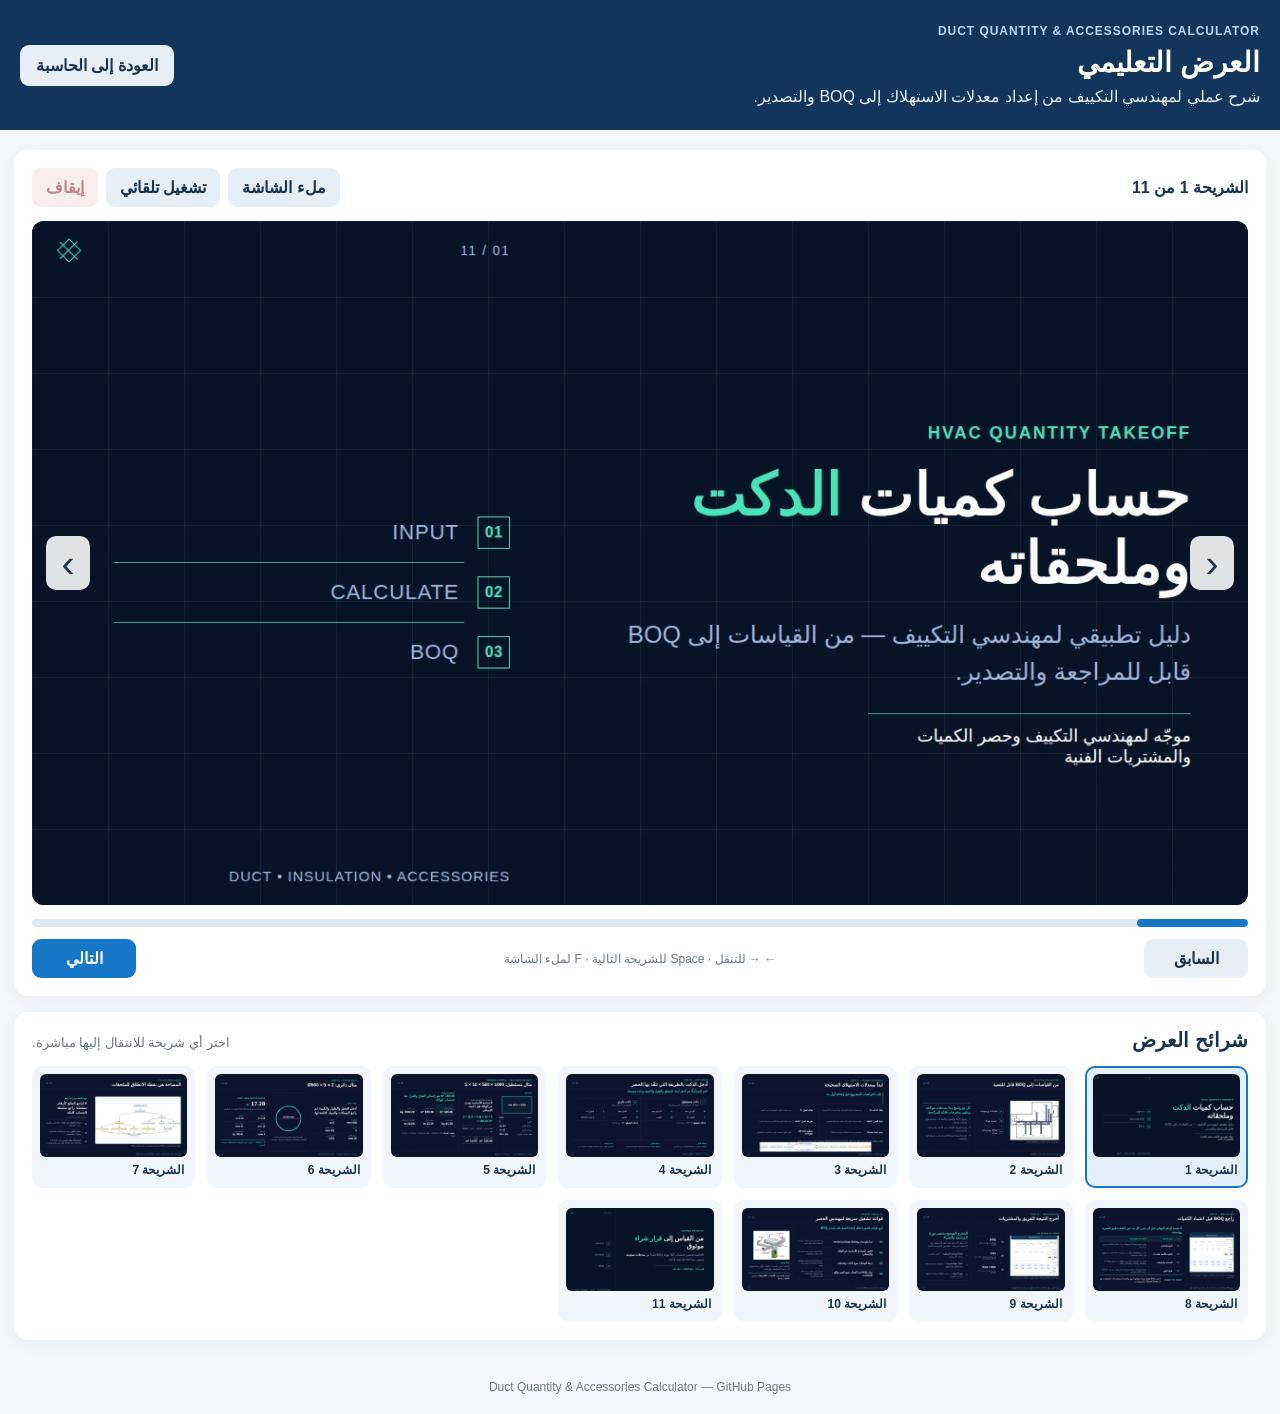
==== presentation/index.html @ a9b32379 "Add interactive presentation viewer" ====
<!doctype html>
<html lang="ar" dir="rtl">
<head>
  <meta charset="utf-8">
  <meta name="viewport" content="width=device-width,initial-scale=1">
  <meta name="description" content="العرض التعليمي لحاسبة كميات الدكت وملحقاتها">
  <title>العرض التعليمي — حاسبة كميات الدكت وملحقاته</title>
  <link rel="stylesheet" href="presentation.css">
</head>
<body>
  <header class="presentation-header">
    <div class="header-copy">
      <p class="eyebrow">DUCT QUANTITY &amp; ACCESSORIES CALCULATOR</p>
      <h1>العرض التعليمي</h1>
      <p>شرح عملي لمهندسي التكييف من إعداد معدلات الاستهلاك إلى BOQ والتصدير.</p>
    </div>
    <a class="back-button" href="../index.html">العودة إلى الحاسبة</a>
  </header>

  <main class="presentation-shell">
    <section class="viewer-card" aria-label="عارض الشرائح">
      <div class="viewer-toolbar">
        <div class="slide-counter" id="slideCounter" aria-live="polite">الشريحة 1 من 11</div>
        <div class="toolbar-actions">
          <button class="control-button" id="fullscreenButton" type="button" title="ملء الشاشة">ملء الشاشة</button>
          <button class="control-button" id="autoplayButton" type="button" title="تشغيل العرض تلقائيًا">تشغيل تلقائي</button>
          <button class="control-button secondary-control" id="stopButton" type="button" title="إيقاف العرض التلقائي" disabled>إيقاف</button>
        </div>
      </div>

      <div class="stage" id="stage" tabindex="0" aria-label="منطقة عرض الشريحة">
        <button class="stage-arrow previous" id="previousButton" type="button" aria-label="الشريحة السابقة">‹</button>
        <img id="slideImage" class="slide-image" src="slides/01.webp" alt="الشريحة 1 من العرض التعليمي" fetchpriority="high">
        <button class="stage-arrow next" id="nextButton" type="button" aria-label="الشريحة التالية">›</button>
        <div class="loading-indicator" id="loadingIndicator" aria-hidden="true">جارٍ تحميل الشريحة…</div>
      </div>

      <div class="progress-track" aria-label="تقدم العرض"><span id="progressBar"></span></div>

      <div class="navigation-row">
        <button class="nav-button" id="previousButtonBottom" type="button">السابق</button>
        <p class="keyboard-hint">← → للتنقل · Space للشريحة التالية · F لملء الشاشة</p>
        <button class="nav-button primary-button" id="nextButtonBottom" type="button">التالي</button>
      </div>
    </section>

    <section class="thumbnail-section" aria-labelledby="thumbnailTitle">
      <div class="thumbnail-heading">
        <h2 id="thumbnailTitle">شرائح العرض</h2>
        <p>اختر أي شريحة للانتقال إليها مباشرة.</p>
      </div>
      <div class="thumbnails" id="thumbnails"></div>
    </section>
  </main>

  <footer class="presentation-footer">Duct Quantity &amp; Accessories Calculator — GitHub Pages</footer>
  <script src="presentation.js"></script>
</body>
</html>
---- presentation/presentation.css ----
*{box-sizing:border-box}
body{margin:0;background:#f4f7fb;color:#182230;font-family:Arial,Tahoma,sans-serif}
button,a{font:inherit}
.presentation-header{background:#12355b;color:#fff;padding:24px 20px;display:flex;align-items:center;justify-content:space-between;gap:20px;flex-wrap:wrap}
.header-copy{max-width:900px}
.eyebrow{margin:0 0 8px;color:#b9d9f3;font-size:12px;font-weight:700;letter-spacing:.08em}
h1{margin:0 0 8px;font-size:28px}
.header-copy>p:last-child{margin:0;color:#e7f2fb}
.back-button{display:inline-flex;align-items:center;justify-content:center;padding:11px 16px;border-radius:9px;background:#e8eef5;color:#18344f;text-decoration:none;font-weight:700;white-space:nowrap}
.presentation-shell{width:min(1320px,100%);margin:20px auto;padding:0 14px}
.viewer-card,.thumbnail-section{background:#fff;border-radius:14px;padding:18px;margin-bottom:16px;box-shadow:0 4px 18px #0000000d}
.viewer-toolbar{display:flex;align-items:center;justify-content:space-between;gap:12px;flex-wrap:wrap;margin-bottom:14px}
.slide-counter{font-size:16px;font-weight:700;color:#18344f}
.toolbar-actions{display:flex;gap:8px;flex-wrap:wrap}
.control-button,.nav-button{border:0;border-radius:9px;padding:10px 14px;cursor:pointer;font-weight:700;background:#e8eef5;color:#18344f}
.control-button:hover,.nav-button:hover,.back-button:hover{filter:brightness(.97)}
.control-button:disabled{opacity:.55;cursor:not-allowed}
.secondary-control{background:#f4dede;color:#8b2424}
.stage{position:relative;display:flex;align-items:center;justify-content:center;background:#102b4b;border-radius:12px;min-height:360px;aspect-ratio:16 / 9;overflow:hidden;outline:none}
.stage:focus-visible{box-shadow:0 0 0 3px #1677c8}
.slide-image{display:block;width:100%;height:100%;object-fit:contain;background:#0b1e36}
.stage-arrow{position:absolute;z-index:2;top:50%;transform:translateY(-50%);width:44px;height:54px;border:0;border-radius:10px;background:#ffffffdf;color:#18344f;font-size:39px;line-height:1;cursor:pointer;display:flex;align-items:center;justify-content:center}
.stage-arrow:hover{background:#fff}
.stage-arrow.previous{right:14px}
.stage-arrow.next{left:14px}
.loading-indicator{position:absolute;inset:auto 50% 18px auto;transform:translateX(50%);padding:8px 12px;border-radius:8px;background:#12355bd9;color:#fff;font-size:13px;opacity:0;pointer-events:none}
.loading-indicator.visible{opacity:1}
.progress-track{height:8px;border-radius:99px;background:#e1eaf3;margin:14px 0 12px;overflow:hidden}
.progress-track span{display:block;height:100%;width:9.09%;background:#1677c8;border-radius:99px;transition:width .2s ease}
.navigation-row{display:flex;align-items:center;justify-content:space-between;gap:14px}
.nav-button{min-width:104px}
.primary-button{background:#1677c8;color:#fff}
.keyboard-hint{margin:0;color:#687789;font-size:12px;text-align:center}
.thumbnail-section{padding-top:16px}
.thumbnail-heading{display:flex;align-items:baseline;justify-content:space-between;gap:12px;flex-wrap:wrap;margin-bottom:14px}
.thumbnail-heading h2{margin:0;color:#18344f;font-size:20px}
.thumbnail-heading p{margin:0;color:#687789;font-size:13px}
.thumbnails{display:grid;grid-template-columns:repeat(auto-fill,minmax(150px,1fr));gap:12px}
.thumbnail{border:2px solid transparent;border-radius:10px;background:#f0f6fc;padding:6px;cursor:pointer;text-align:right;color:#18344f}
.thumbnail:hover{border-color:#9bc7e6}
.thumbnail.active{border-color:#1677c8;background:#e3f0fb}
.thumbnail img{display:block;width:100%;height:auto;aspect-ratio:16 / 9;object-fit:cover;border-radius:6px;background:#102b4b}
.thumbnail-label{display:block;font-size:12px;font-weight:700;margin-top:6px;padding:0 3px 3px}
.presentation-footer{text-align:center;color:#6d7a88;font-size:12px;padding:20px}
@media(max-width:700px){.presentation-header{padding:18px 14px}.presentation-header h1{font-size:22px}.header-copy>p:last-child{font-size:13px}.back-button{width:100%}.presentation-shell{margin-top:12px;padding:0 8px}.viewer-card,.thumbnail-section{padding:12px;border-radius:10px}.stage{min-height:220px}.stage-arrow{width:36px;height:44px;font-size:31px}.stage-arrow.previous{right:8px}.stage-arrow.next{left:8px}.navigation-row{gap:8px}.nav-button{min-width:78px;padding:9px 10px}.keyboard-hint{font-size:10px;flex:1}.thumbnails{grid-template-columns:repeat(2,minmax(0,1fr));gap:8px}.thumbnail{padding:4px}.thumbnail-label{font-size:11px}}
@media(min-width:701px) and (max-width:950px){.stage{min-height:320px}.thumbnails{grid-template-columns:repeat(4,minmax(0,1fr))}}
@media(prefers-reduced-motion:reduce){.progress-track span{transition:none}}
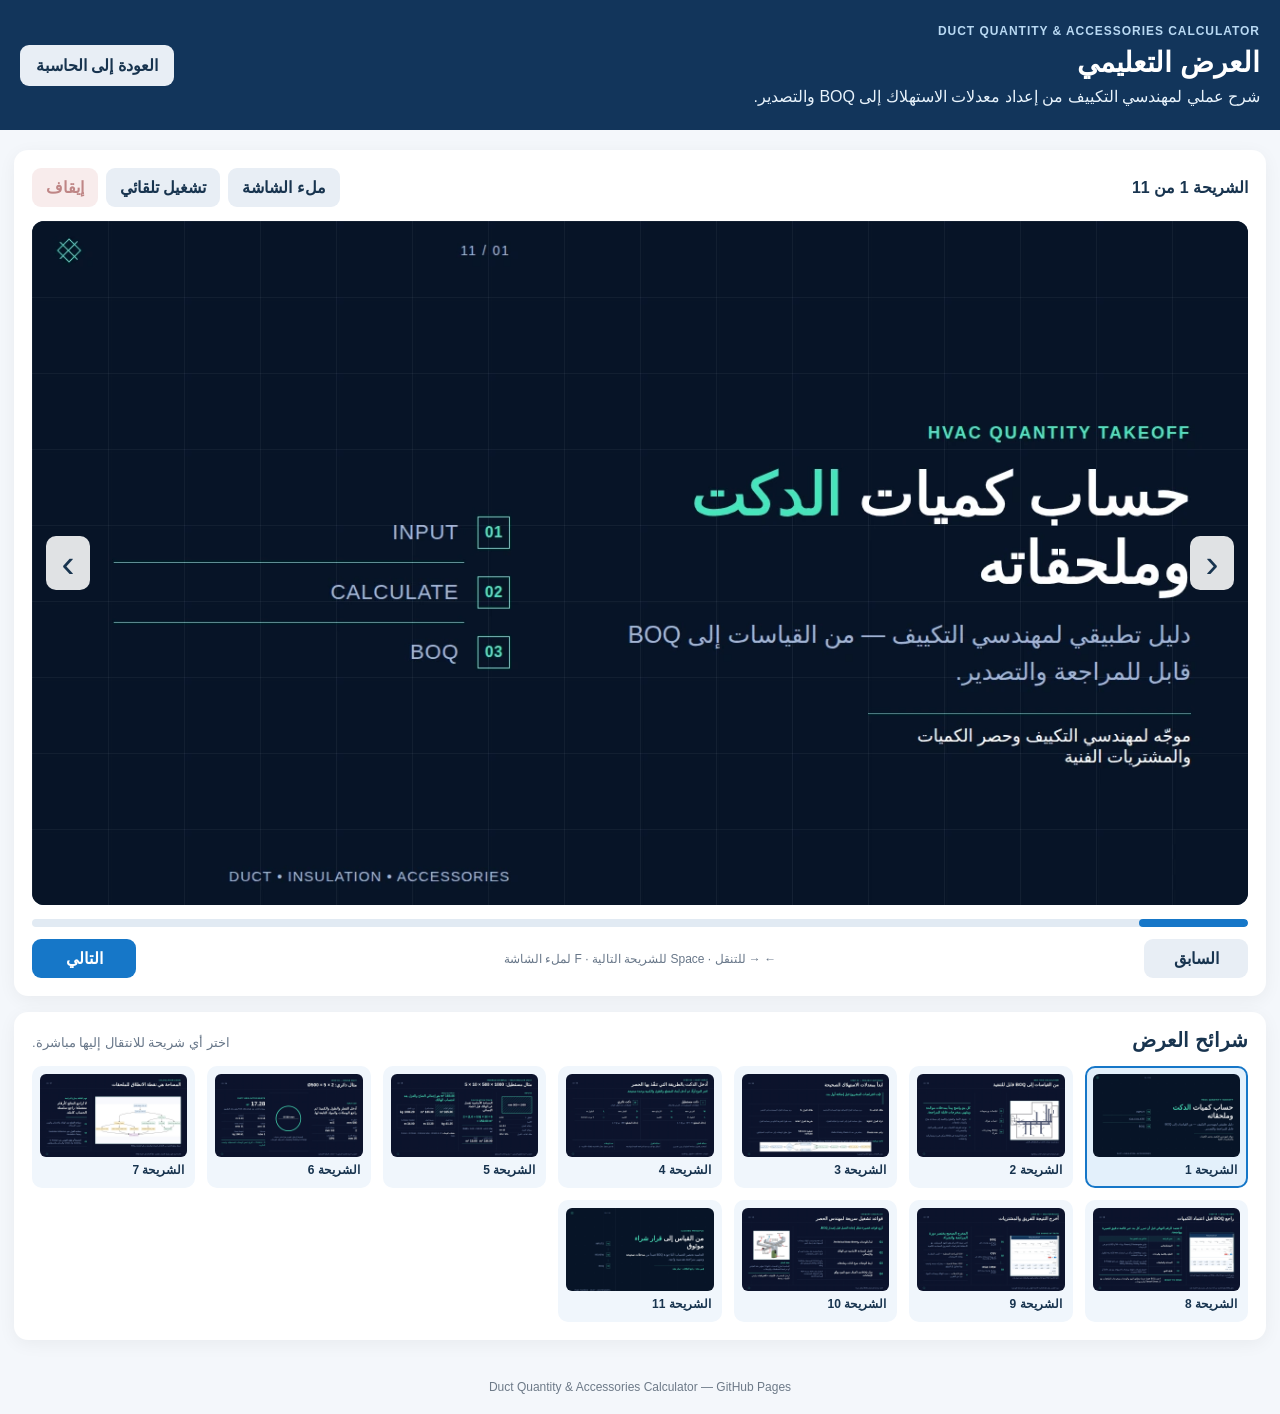
==== commit 17058c63: "Harden Sprint 1 calculation engine" ====
--- a/presentation/index.html
+++ b/presentation/index.html
@@ -20,7 +20,7 @@
   <main class="presentation-shell">
     <section class="viewer-card" aria-label="عارض الشرائح">
       <div class="viewer-toolbar">
-        <div class="slide-counter" id="slideCounter" aria-live="polite">الشريحة 1 من 11</div>
+        <div class="slide-counter" id="slideCounter" aria-live="polite">جارٍ تجهيز العرض…</div>
         <div class="toolbar-actions">
           <button class="control-button" id="fullscreenButton" type="button" title="ملء الشاشة">ملء الشاشة</button>
           <button class="control-button" id="autoplayButton" type="button" title="تشغيل العرض تلقائيًا">تشغيل تلقائي</button>
@@ -30,12 +30,12 @@
 
       <div class="stage" id="stage" tabindex="0" aria-label="منطقة عرض الشريحة">
         <button class="stage-arrow previous" id="previousButton" type="button" aria-label="الشريحة السابقة">‹</button>
-        <img id="slideImage" class="slide-image" src="slides/01.webp" alt="الشريحة 1 من العرض التعليمي" fetchpriority="high">
+        <img id="slideImage" class="slide-image" src="slides/01.webp" alt="جارٍ تحميل العرض التعليمي" fetchpriority="high">
         <button class="stage-arrow next" id="nextButton" type="button" aria-label="الشريحة التالية">›</button>
         <div class="loading-indicator" id="loadingIndicator" aria-hidden="true">جارٍ تحميل الشريحة…</div>
       </div>
 
-      <div class="progress-track" aria-label="تقدم العرض"><span id="progressBar"></span></div>
+      <div class="progress-track" id="progressTrack" role="progressbar" aria-label="تقدم العرض" aria-valuemin="0" aria-valuemax="0" aria-valuenow="0" aria-valuetext="جارٍ تجهيز العرض"><span id="progressBar"></span></div>
 
       <div class="navigation-row">
         <button class="nav-button" id="previousButtonBottom" type="button">السابق</button>
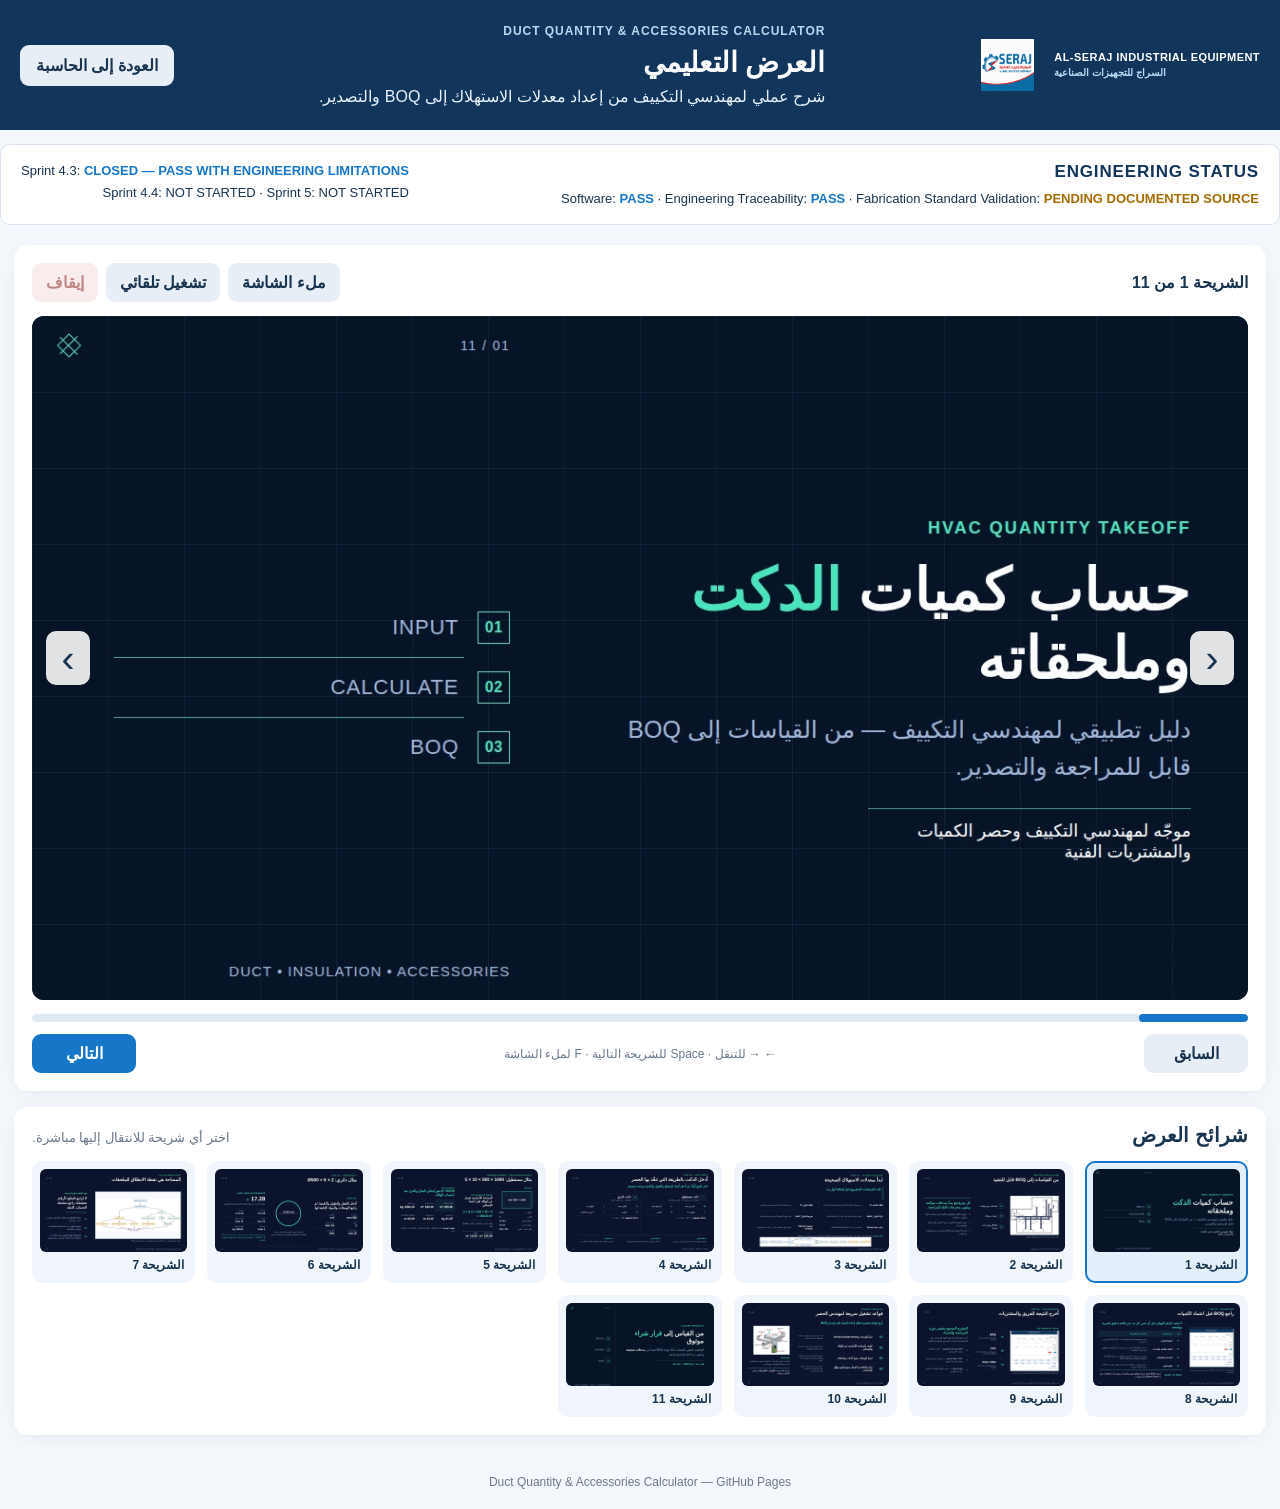
==== commit 20177725: "docs: synchronize presentation engineering status" ====
--- a/presentation/index.html
+++ b/presentation/index.html
@@ -9,6 +9,7 @@
 </head>
 <body>
   <header class="presentation-header">
+    <div class="presentation-brand"><img src="../assets/images/al-seraj-logo.png" alt="AL-SERAJ Industrial Equipment"><span>AL-SERAJ INDUSTRIAL EQUIPMENT<br><small>السراج للتجهيزات الصناعية</small></span></div>
     <div class="header-copy">
       <p class="eyebrow">DUCT QUANTITY &amp; ACCESSORIES CALCULATOR</p>
       <h1>العرض التعليمي</h1>
@@ -16,6 +17,11 @@
     </div>
     <a class="back-button" href="../index.html">العودة إلى الحاسبة</a>
   </header>
+
+  <section class="engineering-status-banner" aria-labelledby="engineeringStatusTitle">
+    <div><h2 id="engineeringStatusTitle">ENGINEERING STATUS</h2><p>Software: <strong>PASS</strong> · Engineering Traceability: <strong>PASS</strong> · Fabrication Standard Validation: <strong class="pending">PENDING DOCUMENTED SOURCE</strong></p></div>
+    <div><p>Sprint 4.3: <strong>CLOSED — PASS WITH ENGINEERING LIMITATIONS</strong></p><p>Sprint 4.4: NOT STARTED · Sprint 5: NOT STARTED</p></div>
+  </section>
 
   <main class="presentation-shell">
     <section class="viewer-card" aria-label="عارض الشرائح">
--- a/presentation/presentation.css
+++ b/presentation/presentation.css
@@ -2,11 +2,20 @@
 body{margin:0;background:#f4f7fb;color:#182230;font-family:Arial,Tahoma,sans-serif}
 button,a{font:inherit}
 .presentation-header{background:#12355b;color:#fff;padding:24px 20px;display:flex;align-items:center;justify-content:space-between;gap:20px;flex-wrap:wrap}
+.presentation-brand{display:flex;align-items:center;gap:10px;direction:ltr;min-width:180px;font-size:11px;font-weight:700;line-height:1.35;letter-spacing:.04em}
+.presentation-brand img{display:block;width:74px;height:52px;object-fit:contain}
+.presentation-brand span{direction:ltr;color:#fff}
+.presentation-brand small{font-size:10px;color:#b9d9f3;letter-spacing:0}
 .header-copy{max-width:900px}
 .eyebrow{margin:0 0 8px;color:#b9d9f3;font-size:12px;font-weight:700;letter-spacing:.08em}
 h1{margin:0 0 8px;font-size:28px}
 .header-copy>p:last-child{margin:0;color:#e7f2fb}
 .back-button{display:inline-flex;align-items:center;justify-content:center;padding:11px 16px;border-radius:9px;background:#e8eef5;color:#18344f;text-decoration:none;font-weight:700;white-space:nowrap}
+.engineering-status-banner{width:min(1320px,100%);margin:14px auto 0;padding:14px 20px;background:#fff;border:1px solid #d9e4ef;border-radius:10px;color:#18344f;display:flex;justify-content:space-between;gap:24px;flex-wrap:wrap;line-height:1.5}
+.engineering-status-banner h2{margin:0 0 4px;color:#12355b;font-size:17px;letter-spacing:.05em}
+.engineering-status-banner p{margin:2px 0;font-size:13px}
+.engineering-status-banner strong{color:#1677c8}
+.engineering-status-banner .pending{color:#a66b00}
 .presentation-shell{width:min(1320px,100%);margin:20px auto;padding:0 14px}
 .viewer-card,.thumbnail-section{background:#fff;border-radius:14px;padding:18px;margin-bottom:16px;box-shadow:0 4px 18px #0000000d}
 .viewer-toolbar{display:flex;align-items:center;justify-content:space-between;gap:12px;flex-wrap:wrap;margin-bottom:14px}
@@ -42,6 +51,6 @@
 .thumbnail img{display:block;width:100%;height:auto;aspect-ratio:16 / 9;object-fit:cover;border-radius:6px;background:#102b4b}
 .thumbnail-label{display:block;font-size:12px;font-weight:700;margin-top:6px;padding:0 3px 3px}
 .presentation-footer{text-align:center;color:#6d7a88;font-size:12px;padding:20px}
-@media(max-width:700px){.presentation-header{padding:18px 14px}.presentation-header h1{font-size:22px}.header-copy>p:last-child{font-size:13px}.back-button{width:100%}.presentation-shell{margin-top:12px;padding:0 8px}.viewer-card,.thumbnail-section{padding:12px;border-radius:10px}.stage{min-height:220px}.stage-arrow{width:36px;height:44px;font-size:31px}.stage-arrow.previous{right:8px}.stage-arrow.next{left:8px}.navigation-row{gap:8px}.nav-button{min-width:78px;padding:9px 10px}.keyboard-hint{font-size:10px;flex:1}.thumbnails{grid-template-columns:repeat(2,minmax(0,1fr));gap:8px}.thumbnail{padding:4px}.thumbnail-label{font-size:11px}}
+@media(max-width:700px){.presentation-header{padding:18px 14px}.presentation-brand{width:100%;justify-content:flex-start}.presentation-brand img{width:64px;height:46px}.presentation-header h1{font-size:22px}.header-copy>p:last-child{font-size:13px}.back-button{width:100%}.engineering-status-banner{margin:10px 8px 0;padding:12px 14px;display:block}.engineering-status-banner p{font-size:12px}.presentation-shell{margin-top:12px;padding:0 8px}.viewer-card,.thumbnail-section{padding:12px;border-radius:10px}.stage{min-height:220px}.stage-arrow{width:36px;height:44px;font-size:31px}.stage-arrow.previous{right:8px}.stage-arrow.next{left:8px}.navigation-row{gap:8px}.nav-button{min-width:78px;padding:9px 10px}.keyboard-hint{font-size:10px;flex:1}.thumbnails{grid-template-columns:repeat(2,minmax(0,1fr));gap:8px}.thumbnail{padding:4px}.thumbnail-label{font-size:11px}}
 @media(min-width:701px) and (max-width:950px){.stage{min-height:320px}.thumbnails{grid-template-columns:repeat(4,minmax(0,1fr))}}
 @media(prefers-reduced-motion:reduce){.progress-track span{transition:none}}
